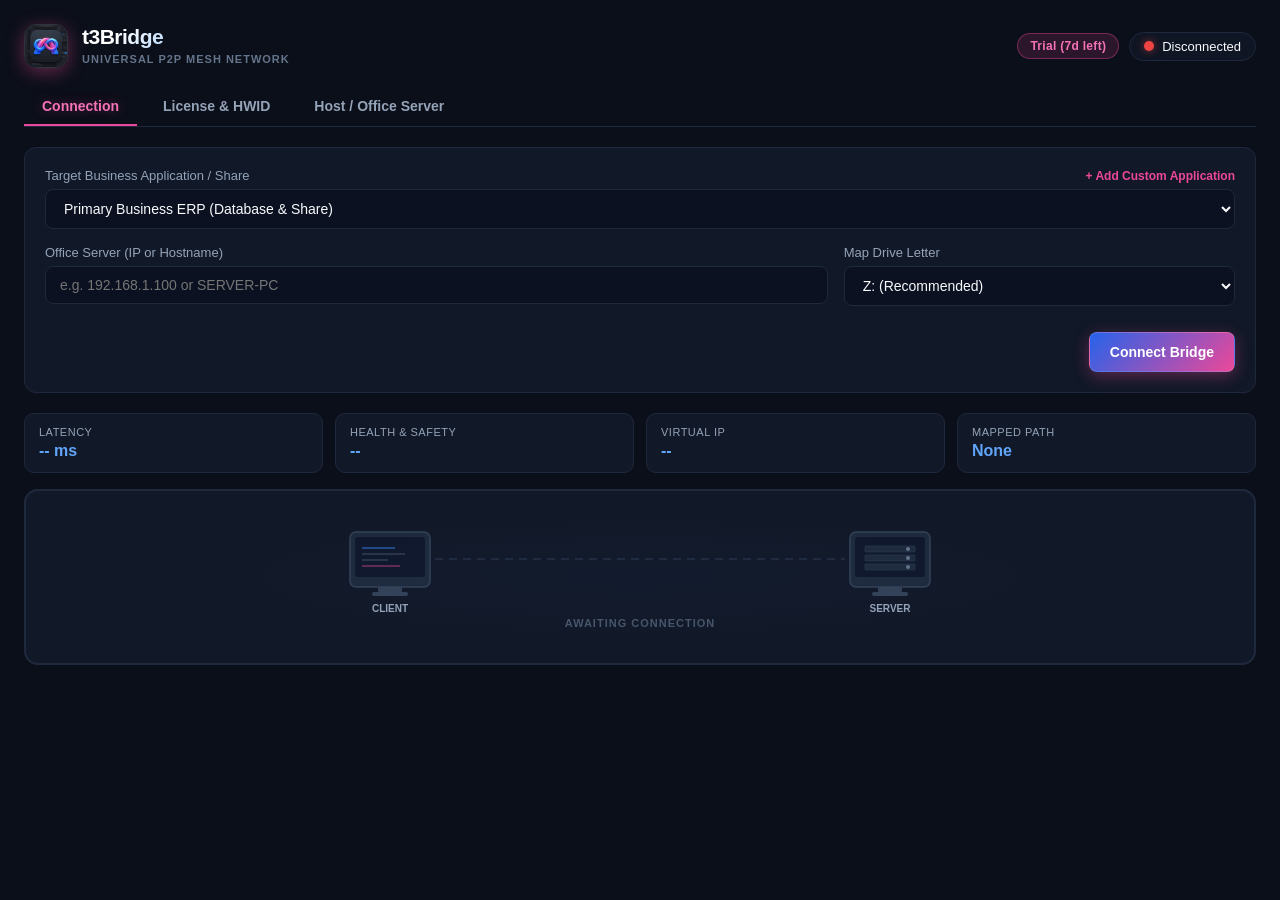
==== ui/index.html @ d8746d19 "Add Cloud Signaling Host Server registration and automatic Rendezvous discovery" ====
<!DOCTYPE html>
<html lang="en">
<head>
  <meta charset="UTF-8" />
  <meta name="viewport" content="width=device-width, initial-scale=1.0" />
  <title>t3Bridge — P2P Business Application Bridge</title>
  <link rel="stylesheet" href="style.css" />
</head>
<body>
  <div class="app-container">
    <!-- Header -->
    <header class="app-header">
      <div class="logo-group">
        <img src="logo.png" class="logo-image" alt="t3Bridge Logo" />
        <div class="logo-text">
          <h1>t3Bridge</h1>
          <span>Universal P2P Mesh Network</span>
        </div>
      </div>
      <div class="header-badges">
        <div class="trial-badge" id="headerTrialBadge">
          <span id="trialText">Free Trial</span>
        </div>
        <div class="status-badge" id="headerStatusBadge">
          <span class="status-dot disconnected"></span>
          <span id="statusText">Disconnected</span>
        </div>
      </div>
    </header>

    <!-- Global Trial Expiration Banner -->
    <div id="trialExpiredBanner" class="trial-expired-banner" style="display: none;">
      <span>⚠️ <strong>Trial Expired:</strong> Your 7-day evaluation period has ended. Please enter an activation key to connect.</span>
      <button type="button" id="btnGoToLicense" class="btn btn-secondary btn-sm">Activate</button>
    </div>

    <!-- Navigation Tabs -->
    <nav class="nav-tabs">
      <button class="tab-btn active" data-tab="tab-connect">Connection</button>
      <button class="tab-btn" data-tab="tab-license">License & HWID</button>
      <button class="tab-btn" data-tab="tab-host">Host / Office Server</button>
    </nav>

    <!-- Main Content Area -->
    <main class="tab-content">
      <!-- Tab 1: Connect -->
      <section id="tab-connect" class="tab-pane active">
        <div class="card">
          <div class="form-group">
            <div class="label-with-action">
              <label for="appProfileSelect">Target Business Application / Share</label>
              <button type="button" id="btnToggleNewProfile" class="btn-text-link">+ Add Custom Application</button>
            </div>
            <div class="select-with-delete">
              <select id="appProfileSelect" class="input-control">
                <option value="primary_erp">Primary Business ERP (Database & Share)</option>
                <option value="branch_share">Branch Accounting & Document Share</option>
                <option value="smb_share">General SMB Network Share</option>
              </select>
              <button type="button" id="btnDeleteProfile" class="btn-icon-danger" title="Remove custom profile" style="display: none;">🗑️</button>
            </div>
          </div>

          <!-- Inline Custom Profile Creator -->
          <div id="newProfileContainer" class="new-profile-box" style="display: none;">
            <div class="new-profile-header">
              <span>Add Custom Business Application</span>
              <button type="button" id="btnCloseProfileBox" class="btn-close">&times;</button>
            </div>
            <div class="grid-2">
              <div class="form-group">
                <label for="newProfileName">Application Name</label>
                <input type="text" id="newProfileName" class="input-control" placeholder="e.g. My Accounting ERP, Godown Share" />
              </div>
              <div class="form-group">
                <label for="newProfileShare">Server Share Folder</label>
                <input type="text" id="newProfileShare" class="input-control" placeholder="e.g. SharedData" value="SharedData" />
              </div>
            </div>
            <div class="action-row" style="margin-top: 6px;">
              <button type="button" id="btnSaveCustomProfile" class="btn btn-secondary btn-sm">Save & Select</button>
            </div>
          </div>

          <div class="grid-2">
            <div class="form-group">
              <label for="targetPeerId">Office Server (IP or Hostname)</label>
              <input type="text" id="targetPeerId" class="input-control" placeholder="e.g. 192.168.1.100 or SERVER-PC" value="" />
            </div>
            <div class="form-group">
              <label for="driveLetter">Map Drive Letter</label>
              <select id="driveLetter" class="input-control">
                <option value="Z">Z: (Recommended)</option>
                <option value="Y">Y:</option>
                <option value="X">X:</option>
                <option value="W">W:</option>
              </select>
            </div>
          </div>

          <div class="action-row">
            <button id="btnConnect" class="btn btn-primary">Connect Bridge</button>
            <button id="btnDisconnect" class="btn btn-danger" style="display: none;">Disconnect</button>
          </div>
        </div>

        <!-- Live Metrics Card -->
        <div class="metrics-grid">
          <div class="metric-card">
            <span class="metric-label">Latency</span>
            <span class="metric-value" id="metricLatency">-- ms</span>
          </div>
          <div class="metric-card">
            <span class="metric-label">Health & Safety</span>
            <span class="metric-value" id="metricHealth">--</span>
          </div>
          <div class="metric-card">
            <span class="metric-label">Virtual IP</span>
            <span class="metric-value" id="metricIp">--</span>
          </div>
          <div class="metric-card">
            <span class="metric-label">Mapped Path</span>
            <span class="metric-value" id="metricPath">None</span>
          </div>
        </div>

        <!-- Connection Animation Panel -->
        <div class="connection-animation-panel" id="connectionAnimPanel">
          <svg id="connectionSvg" viewBox="0 0 700 140" preserveAspectRatio="xMidYMid meet">
            <!-- Definitions for gradients, filters, and animated elements -->
            <defs>
              <!-- Glow filter for computers -->
              <filter id="glowFilter" x="-50%" y="-50%" width="200%" height="200%">
                <feGaussianBlur stdDeviation="3" result="blur" />
                <feMerge>
                  <feMergeNode in="blur" />
                  <feMergeNode in="SourceGraphic" />
                </feMerge>
              </filter>
              <!-- Glow for connected state -->
              <filter id="greenGlow" x="-50%" y="-50%" width="200%" height="200%">
                <feGaussianBlur stdDeviation="4" result="blur" />
                <feMerge>
                  <feMergeNode in="blur" />
                  <feMergeNode in="SourceGraphic" />
                </feMerge>
              </filter>
              <!-- Packet gradient -->
              <linearGradient id="packetGrad" x1="0%" y1="0%" x2="100%" y2="0%">
                <stop offset="0%" style="stop-color:#3b82f6;stop-opacity:0" />
                <stop offset="50%" style="stop-color:#ec4899;stop-opacity:1" />
                <stop offset="100%" style="stop-color:#3b82f6;stop-opacity:0" />
              </linearGradient>
              <linearGradient id="packetGradReverse" x1="100%" y1="0%" x2="0%" y2="0%">
                <stop offset="0%" style="stop-color:#ec4899;stop-opacity:0" />
                <stop offset="50%" style="stop-color:#3b82f6;stop-opacity:1" />
                <stop offset="100%" style="stop-color:#ec4899;stop-opacity:0" />
              </linearGradient>
              <!-- Connection line gradient -->
              <linearGradient id="lineGrad" x1="0%" y1="0%" x2="100%" y2="0%">
                <stop offset="0%" style="stop-color:#3b82f6;stop-opacity:0.6" />
                <stop offset="50%" style="stop-color:#ec4899;stop-opacity:0.8" />
                <stop offset="100%" style="stop-color:#3b82f6;stop-opacity:0.6" />
              </linearGradient>
              <linearGradient id="lineGradConnected" x1="0%" y1="0%" x2="100%" y2="0%">
                <stop offset="0%" style="stop-color:#10b981;stop-opacity:0.8" />
                <stop offset="50%" style="stop-color:#34d399;stop-opacity:1" />
                <stop offset="100%" style="stop-color:#10b981;stop-opacity:0.8" />
              </linearGradient>
            </defs>

            <!-- Left Computer (Client / Branch) -->
            <g id="leftComputer" class="computer-group" transform="translate(60, 25)">
              <!-- Monitor -->
              <rect x="0" y="0" width="80" height="55" rx="6" ry="6" fill="#1e293b" stroke="#334155" stroke-width="1.5" />
              <rect x="5" y="5" width="70" height="40" rx="3" ry="3" fill="#0f172a" id="leftScreen" />
              <!-- Screen content - terminal lines -->
              <line x1="12" y1="16" x2="45" y2="16" stroke="#3b82f6" stroke-width="1.5" opacity="0.6" />
              <line x1="12" y1="22" x2="55" y2="22" stroke="#64748b" stroke-width="1.5" opacity="0.4" />
              <line x1="12" y1="28" x2="38" y2="28" stroke="#64748b" stroke-width="1.5" opacity="0.4" />
              <line x1="12" y1="34" x2="50" y2="34" stroke="#ec4899" stroke-width="1.5" opacity="0.5" id="leftCursor" />
              <!-- Stand -->
              <rect x="28" y="55" width="24" height="5" rx="1" fill="#334155" />
              <rect x="22" y="60" width="36" height="4" rx="2" fill="#334155" />
              <!-- Label -->
              <text x="40" y="80" text-anchor="middle" fill="#94a3b8" font-size="10" font-weight="600">CLIENT</text>
            </g>

            <!-- Right Computer (Server / Office HQ) -->
            <g id="rightComputer" class="computer-group" transform="translate(560, 25)">
              <!-- Monitor -->
              <rect x="0" y="0" width="80" height="55" rx="6" ry="6" fill="#1e293b" stroke="#334155" stroke-width="1.5" />
              <rect x="5" y="5" width="70" height="40" rx="3" ry="3" fill="#0f172a" id="rightScreen" />
              <!-- Screen content - server rack lines -->
              <rect x="15" y="14" width="50" height="6" rx="1" fill="#1e293b" stroke="#334155" stroke-width="0.5" />
              <circle cx="58" cy="17" r="2" fill="#64748b" id="serverLed1" />
              <rect x="15" y="23" width="50" height="6" rx="1" fill="#1e293b" stroke="#334155" stroke-width="0.5" />
              <circle cx="58" cy="26" r="2" fill="#64748b" id="serverLed2" />
              <rect x="15" y="32" width="50" height="6" rx="1" fill="#1e293b" stroke="#334155" stroke-width="0.5" />
              <circle cx="58" cy="35" r="2" fill="#64748b" id="serverLed3" />
              <!-- Stand -->
              <rect x="28" y="55" width="24" height="5" rx="1" fill="#334155" />
              <rect x="22" y="60" width="36" height="4" rx="2" fill="#334155" />
              <!-- Label -->
              <text x="40" y="80" text-anchor="middle" fill="#94a3b8" font-size="10" font-weight="600">SERVER</text>
            </g>

            <!-- Connection line (dashed when idle, animated when connecting) -->
            <line id="connLine" x1="145" y1="52" x2="555" y2="52" stroke="#1f293d" stroke-width="2" stroke-dasharray="8 6" />

            <!-- Animated data packets (hidden by default) -->
            <g id="dataPackets" style="display: none;">
              <circle class="packet packet-right" cx="145" cy="48" r="4" fill="url(#packetGrad)" filter="url(#glowFilter)" />
              <circle class="packet packet-right delay1" cx="145" cy="48" r="3" fill="url(#packetGrad)" filter="url(#glowFilter)" />
              <circle class="packet packet-right delay2" cx="145" cy="48" r="3.5" fill="url(#packetGrad)" filter="url(#glowFilter)" />
              <circle class="packet packet-left" cx="555" cy="56" r="3.5" fill="url(#packetGradReverse)" filter="url(#glowFilter)" />
              <circle class="packet packet-left delay1" cx="555" cy="56" r="3" fill="url(#packetGradReverse)" filter="url(#glowFilter)" />
            </g>

            <!-- Connection established checkmark (hidden by default) -->
            <g id="connEstablished" style="display: none;" transform="translate(350, 52)">
              <circle cx="0" cy="0" r="16" fill="rgba(16, 185, 129, 0.15)" stroke="#10b981" stroke-width="1.5" />
              <path d="M-6,0 L-2,5 L7,-5" fill="none" stroke="#10b981" stroke-width="2.5" stroke-linecap="round" stroke-linejoin="round" />
            </g>

            <!-- Status text -->
            <text id="connStatusText" x="350" y="120" text-anchor="middle" fill="#475569" font-size="11" font-weight="600" letter-spacing="1">
              AWAITING CONNECTION
            </text>
          </svg>
        </div>

        <!-- Watchdog Stability Banner -->
        <div id="watchdogBanner" class="watchdog-banner" style="display: none;">
          <span id="watchdogIcon">⚠️</span>
          <span id="watchdogText">Connection is stable</span>
        </div>
      </section>

      <!-- Tab 2: License -->
      <section id="tab-license" class="tab-pane">
        <div class="card">
          <div class="license-status-header">
            <span>License Status:</span>
            <strong id="displayLicenseTier" class="tier-pill">Checking...</strong>
          </div>
          <div id="displayLicenseDetail" class="sub-description">7-day free trial active.</div>

          <hr class="divider" />

          <h3>Machine Fingerprint</h3>
          <p class="description">Send this Hardware ID to your software provider to generate a commercial license.</p>
          <div class="hwid-container">
            <code id="displayHwid">Detecting...</code>
            <button id="btnCopyHwid" class="btn btn-secondary">Copy HWID</button>
          </div>

          <hr class="divider" />

          <h3>Activate License Key</h3>
          <p class="description">Paste your signed JSON license key below:</p>
          <textarea id="licenseInput" class="input-control textarea" placeholder='{"payload": {...}, "signature_base64": "..."}' rows="4"></textarea>
          <button id="btnActivateLicense" class="btn btn-primary" style="margin-top: 10px;">Activate License</button>

          <div id="licenseAlert" class="alert-box" style="display: none;"></div>
        </div>
      </section>

      <!-- Tab 3: Host Mode -->
      <section id="tab-host" class="tab-pane">
        <div class="card">
          <h3>Host / Office Server Mode</h3>
          <p class="description">Enable this on the main computer where your ERP and Database files are physically stored.</p>
          
          <div class="toggle-row">
            <div>
              <strong>Accept Inbound Branch Connections</strong>
              <div class="sub-text">Allows remote laptops and branches to bridge with this machine.</div>
            </div>
            <label class="switch">
              <input type="checkbox" id="toggleHostMode" />
              <span class="slider"></span>
            </label>
          </div>

          <div class="share-info-box">
            <div class="info-item">
              <span class="info-label">Your Connect Code:</span>
              <input type="text" id="hostConnectCodeInput" class="input-control" value="OFFICE-HQ-01" style="width: 170px; display: inline-block; font-weight: 700; text-transform: uppercase;" />
            </div>
            <div class="info-item">
              <span class="info-label">Cloud Signaling Server:</span>
              <span class="badge-success">wss://t3bridge-signaling.onrender.com</span>
            </div>
            <div class="info-item">
              <span class="info-label">Active Virtual Subnet:</span>
              <span id="hostVirtualSubnet">10.99.0.1/24</span>
            </div>
            <div class="info-item">
              <span class="info-label">Status:</span>
              <span id="hostStatusBadge" class="badge-secondary">Offline (Toggle to Start)</span>
            </div>
          </div>

          <div class="form-group" style="margin-top: 16px;">
            <label for="signalingServerUrl">Cloud Signaling Server (Render / WAN)</label>
            <input type="text" id="signalingServerUrl" class="input-control" value="wss://t3bridge-signaling.onrender.com" />
            <div class="sub-text" style="margin-top: 4px; font-size: 11px; color: #94a3b8;">
              Live cloud rendezvous endpoint for remote branch and WAN connections.
            </div>
          </div>
        </div>
      </section>
    </main>
  </div>

  <script src="main.js"></script>
</body>
</html>
---- ui/style.css ----
:root {
  --bg-color: #0b0f19;
  --card-bg: #111827;
  --border-color: #1f293d;
  --primary-color: #ec4899;
  --primary-hover: #db2777;
  --sapphire-blue: #3b82f6;
  --aurora-rose: #ec4899;
  --brand-gradient: linear-gradient(135deg, #2563eb 0%, #ec4899 100%);
  --brand-gradient-hover: linear-gradient(135deg, #1d4ed8 0%, #db2777 100%);
  --danger-color: #ef4444;
  --danger-hover: #dc2626;
  --success-color: #10b981;
  --text-main: #f8fafc;
  --text-muted: #94a3b8;
  --font-family: -apple-system, BlinkMacSystemFont, "Segoe UI", Roboto, Helvetica, Arial, sans-serif;
}

* {
  box-sizing: border-box;
  margin: 0;
  padding: 0;
}

body {
  font-family: var(--font-family);
  background-color: var(--bg-color);
  color: var(--text-main);
  user-select: none;
  overflow: hidden;
}

.app-container {
  display: flex;
  flex-direction: column;
  height: 100vh;
  padding: 24px;
}

/* Header */
.app-header {
  display: flex;
  justify-content: space-between;
  align-items: center;
  margin-bottom: 20px;
}

.logo-group {
  display: flex;
  align-items: center;
  gap: 14px;
}

.logo-image {
  width: 44px;
  height: 44px;
  border-radius: 12px;
  object-fit: cover;
  box-shadow: 0 4px 18px rgba(236, 72, 153, 0.4);
  border: 1px solid rgba(255, 255, 255, 0.15);
  animation: logoPulse 4s ease-in-out infinite alternate;
}

@keyframes logoPulse {
  0% {
    box-shadow: 0 4px 16px rgba(37, 99, 235, 0.4);
  }
  100% {
    box-shadow: 0 4px 20px rgba(236, 72, 153, 0.5);
  }
}

.logo-text h1 {
  font-size: 21px;
  font-weight: 800;
  letter-spacing: -0.5px;
  background: linear-gradient(135deg, #ffffff 20%, #93c5fd 60%, #f472b6 100%);
  -webkit-background-clip: text;
  -webkit-text-fill-color: transparent;
}

.logo-text span {
  font-size: 11px;
  color: #64748b;
  text-transform: uppercase;
  letter-spacing: 1px;
  font-weight: 600;
}

.header-badges {
  display: flex;
  align-items: center;
  gap: 10px;
}

.trial-badge {
  display: flex;
  align-items: center;
  background: rgba(236, 72, 153, 0.15);
  border: 1px solid rgba(236, 72, 153, 0.4);
  color: #f472b6;
  padding: 5px 12px;
  border-radius: 20px;
  font-size: 12px;
  font-weight: 700;
  letter-spacing: 0.3px;
}

.trial-badge.licensed {
  background: rgba(16, 185, 129, 0.15);
  border-color: rgba(16, 185, 129, 0.4);
  color: #34d399;
}

.trial-badge.expired {
  background: rgba(239, 68, 68, 0.15);
  border-color: rgba(239, 68, 68, 0.4);
  color: #f87171;
}

.trial-expired-banner {
  background: rgba(239, 68, 68, 0.15);
  border: 1px solid rgba(239, 68, 68, 0.4);
  color: #fca5a5;
  padding: 10px 16px;
  border-radius: 8px;
  font-size: 13px;
  display: flex;
  justify-content: space-between;
  align-items: center;
  margin-bottom: 16px;
  animation: fadeIn 0.2s ease;
}

.license-status-header {
  display: flex;
  justify-content: space-between;
  align-items: center;
  margin-bottom: 4px;
}

.tier-pill {
  font-size: 12px;
  padding: 4px 10px;
  border-radius: 12px;
  background: rgba(59, 130, 246, 0.2);
  color: #60a5fa;
  border: 1px solid rgba(59, 130, 246, 0.4);
}

.tier-pill.licensed {
  background: rgba(16, 185, 129, 0.2);
  color: #34d399;
  border-color: rgba(16, 185, 129, 0.4);
}

.tier-pill.expired {
  background: rgba(239, 68, 68, 0.2);
  color: #f87171;
  border-color: rgba(239, 68, 68, 0.4);
}

.sub-description {
  font-size: 12px;
  color: var(--text-muted);
  margin-bottom: 6px;
}

/* Status Badge */
.status-badge {
  display: flex;
  align-items: center;
  gap: 8px;
  background: rgba(17, 24, 39, 0.8);
  padding: 6px 14px;
  border-radius: 20px;
  font-size: 13px;
  border: 1px solid var(--border-color);
  backdrop-filter: blur(8px);
}

.status-dot {
  width: 10px;
  height: 10px;
  border-radius: 50%;
}

.status-dot.disconnected {
  background-color: var(--danger-color);
  box-shadow: 0 0 8px rgba(239, 68, 68, 0.6);
}

.status-dot.connected {
  background-color: var(--success-color);
  box-shadow: 0 0 10px rgba(16, 185, 129, 0.8);
}

/* Navigation Tabs */
.nav-tabs {
  display: flex;
  gap: 8px;
  border-bottom: 1px solid var(--border-color);
  margin-bottom: 20px;
}

.tab-btn {
  background: transparent;
  border: none;
  color: var(--text-muted);
  padding: 10px 18px;
  font-size: 14px;
  font-weight: 600;
  cursor: pointer;
  border-bottom: 2px solid transparent;
  transition: all 0.25s ease;
}

.tab-btn:hover {
  color: var(--text-main);
}

.tab-btn.active {
  color: #f472b6;
  border-bottom-color: #ec4899;
  text-shadow: 0 0 12px rgba(236, 72, 153, 0.4);
}

/* Tab Panes */
.tab-content {
  flex: 1;
  overflow-y: auto;
}

.tab-pane {
  display: none;
}

.tab-pane.active {
  display: block;
}

/* Cards */
.card {
  background-color: var(--card-bg);
  border: 1px solid var(--border-color);
  border-radius: 12px;
  padding: 20px;
  margin-bottom: 20px;
}

.card h3 {
  font-size: 16px;
  margin-bottom: 6px;
}

.description {
  font-size: 13px;
  color: var(--text-muted);
  margin-bottom: 16px;
}

/* Form Controls */
.form-group {
  margin-bottom: 16px;
}

.form-group label {
  display: block;
  font-size: 13px;
  font-weight: 500;
  color: var(--text-muted);
  margin-bottom: 6px;
}

.input-control {
  width: 100%;
  background-color: #0b1120;
  border: 1px solid var(--border-color);
  border-radius: 8px;
  padding: 10px 14px;
  color: var(--text-main);
  font-size: 14px;
  outline: none;
  transition: border-color 0.2s;
}

.input-control:focus {
  border-color: var(--primary-color);
}

.label-with-action {
  display: flex;
  justify-content: space-between;
  align-items: center;
  margin-bottom: 6px;
}

.label-with-action label {
  margin-bottom: 0;
}

.btn-text-link {
  background: none;
  border: none;
  color: var(--primary-color);
  font-size: 12px;
  font-weight: 600;
  cursor: pointer;
  padding: 0;
  transition: color 0.2s;
}

.btn-text-link:hover {
  color: var(--primary-hover);
  text-decoration: underline;
}

.select-with-delete {
  display: flex;
  gap: 8px;
  align-items: center;
}

.btn-icon-danger {
  background: rgba(239, 68, 68, 0.15);
  border: 1px solid rgba(239, 68, 68, 0.3);
  color: #ef4444;
  border-radius: 8px;
  padding: 8px 12px;
  cursor: pointer;
  font-size: 14px;
  transition: all 0.2s;
  flex-shrink: 0;
}

.btn-icon-danger:hover {
  background: rgba(239, 68, 68, 0.3);
}

.new-profile-box {
  background: rgba(15, 23, 42, 0.85);
  border: 1px solid rgba(56, 189, 248, 0.3);
  border-radius: 10px;
  padding: 14px 16px;
  margin-bottom: 16px;
  animation: fadeIn 0.2s ease;
}

.new-profile-header {
  display: flex;
  justify-content: space-between;
  align-items: center;
  font-size: 13px;
  font-weight: 600;
  color: var(--text-main);
  margin-bottom: 12px;
}

.btn-close {
  background: none;
  border: none;
  color: var(--text-muted);
  font-size: 20px;
  cursor: pointer;
  line-height: 1;
}

.btn-close:hover {
  color: #ef4444;
}

.btn-sm {
  padding: 8px 14px;
  font-size: 12px;
}

.grid-2 {
  display: grid;
  grid-template-columns: 2fr 1fr;
  gap: 16px;
}

/* Buttons */
.btn {
  padding: 11px 20px;
  border-radius: 8px;
  font-weight: 600;
  font-size: 14px;
  cursor: pointer;
  border: none;
  transition: all 0.2s;
}

.btn-primary {
  background: var(--brand-gradient);
  color: #fff;
  border: 1px solid rgba(255, 255, 255, 0.15);
  box-shadow: 0 4px 16px rgba(236, 72, 153, 0.35);
}

.btn-primary:hover {
  background: var(--brand-gradient-hover);
  box-shadow: 0 6px 22px rgba(236, 72, 153, 0.5);
  transform: translateY(-1px);
}

.btn-danger {
  background-color: var(--danger-color);
  color: #fff;
}

.btn-danger:hover {
  background-color: var(--danger-hover);
}

.btn-secondary {
  background-color: #1e293b;
  color: #e2e8f0;
  border: 1px solid rgba(59, 130, 246, 0.3);
}

.btn-secondary:hover {
  background-color: #334155;
  border-color: #ec4899;
}

.action-row {
  display: flex;
  justify-content: flex-end;
  margin-top: 10px;
}

/* Metrics Grid */
.metrics-grid {
  display: grid;
  grid-template-columns: repeat(4, 1fr);
  gap: 12px;
}

.metric-card {
  background-color: var(--card-bg);
  border: 1px solid var(--border-color);
  border-radius: 10px;
  padding: 12px 14px;
  display: flex;
  flex-direction: column;
}

.health-optimal {
  color: #10b981 !important;
}

.health-acceptable {
  color: #38bdf8 !important;
}

.health-degraded {
  color: #f59e0b !important;
}

.health-unstable {
  color: #ef4444 !important;
}

.watchdog-banner {
  padding: 12px 16px;
  border-radius: 8px;
  font-size: 13px;
  font-weight: 500;
  display: flex;
  align-items: center;
  gap: 10px;
  border: 1px solid transparent;
  margin-top: 14px;
}

.watchdog-banner.warning {
  background: rgba(245, 158, 11, 0.15);
  border-color: rgba(245, 158, 11, 0.4);
  color: #fbbf24;
}

.watchdog-banner.critical {
  background: rgba(239, 68, 68, 0.15);
  border-color: rgba(239, 68, 68, 0.4);
  color: #f87171;
}

.metric-label {
  font-size: 11px;
  text-transform: uppercase;
  color: var(--text-muted);
  letter-spacing: 0.5px;
  margin-bottom: 4px;
}

.metric-value {
  font-size: 16px;
  font-weight: 700;
  color: #60a5fa;
}

/* License & HWID */
.hwid-container {
  display: flex;
  align-items: center;
  justify-content: space-between;
  background: #0b1120;
  border: 1px solid var(--border-color);
  border-radius: 8px;
  padding: 10px 14px;
  margin-bottom: 16px;
}

.hwid-container code {
  color: #f472b6;
  font-family: monospace;
  font-size: 15px;
  font-weight: 700;
}

.divider {
  border: none;
  border-top: 1px solid var(--border-color);
  margin: 20px 0;
}

/* Host Mode Switch */
.toggle-row {
  display: flex;
  justify-content: space-between;
  align-items: center;
  margin-bottom: 20px;
}

.sub-text {
  font-size: 12px;
  color: var(--text-muted);
}

.switch {
  position: relative;
  display: inline-block;
  width: 48px;
  height: 26px;
}

.switch input {
  opacity: 0;
  width: 0;
  height: 0;
}

.slider {
  position: absolute;
  cursor: pointer;
  top: 0;
  left: 0;
  right: 0;
  bottom: 0;
  background-color: var(--border-color);
  transition: .3s;
  border-radius: 26px;
}

.slider:before {
  position: absolute;
  content: "";
  height: 20px;
  width: 20px;
  left: 3px;
  bottom: 3px;
  background-color: white;
  transition: .3s;
  border-radius: 50%;
}

input:checked + .slider {
  background-color: var(--success-color);
}

input:checked + .slider:before {
  transform: translateX(22px);
}

.share-info-box {
  background: #0b1120;
  border: 1px solid var(--border-color);
  border-radius: 8px;
  padding: 16px;
}

.info-item {
  display: flex;
  justify-content: space-between;
  margin-bottom: 10px;
  font-size: 13px;
}

.info-item:last-child {
  margin-bottom: 0;
}

.info-label {
  color: var(--text-muted);
}

.info-code {
  color: #38bdf8;
  font-size: 14px;
}

.badge-success {
  color: var(--success-color);
  font-weight: 600;
}

.badge-secondary {
  color: #94a3b8;
  font-weight: 600;
}

.badge-danger {
  color: #ef4444;
  font-weight: 600;
}

.alert-box {
  margin-top: 12px;
  padding: 10px 14px;
  border-radius: 6px;
  font-size: 13px;
}

/* ============================== */
/* Connection Animation Panel     */
/* ============================== */
.connection-animation-panel {
  background: var(--card-bg);
  border: 2px solid var(--border-color);
  border-radius: 14px;
  padding: 16px 20px;
  margin-top: 16px;
  position: relative;
  overflow: hidden;
  transition: border-color 0.6s ease;
}

.connection-animation-panel::before {
  content: '';
  position: absolute;
  top: 0;
  left: 0;
  right: 0;
  bottom: 0;
  background: radial-gradient(ellipse at center, rgba(59, 130, 246, 0.03) 0%, transparent 70%);
  pointer-events: none;
}

.connection-animation-panel.connecting {
  border-color: rgba(236, 72, 153, 0.4);
  animation: panelPulse 2s ease-in-out infinite;
}

.connection-animation-panel.connected {
  border-color: rgba(16, 185, 129, 0.5);
  animation: none;
}

@keyframes panelPulse {
  0%, 100% {
    border-color: rgba(59, 130, 246, 0.3);
    box-shadow: 0 0 20px rgba(59, 130, 246, 0.05);
  }
  50% {
    border-color: rgba(236, 72, 153, 0.5);
    box-shadow: 0 0 30px rgba(236, 72, 153, 0.1);
  }
}

#connectionSvg {
  width: 100%;
  height: 140px;
  display: block;
}

/* Computer hover effects */
.computer-group {
  transition: transform 0.3s ease;
}

/* Data packet animations - Right-moving packets */
.packet-right {
  animation: moveRight 1.8s linear infinite;
}

.packet-right.delay1 {
  animation-delay: 0.6s;
}

.packet-right.delay2 {
  animation-delay: 1.2s;
}

/* Data packet animations - Left-moving packets */
.packet-left {
  animation: moveLeft 2.2s linear infinite;
}

.packet-left.delay1 {
  animation-delay: 1.1s;
}

@keyframes moveRight {
  0% {
    cx: 145;
    opacity: 0;
  }
  10% {
    opacity: 1;
  }
  90% {
    opacity: 1;
  }
  100% {
    cx: 555;
    opacity: 0;
  }
}

@keyframes moveLeft {
  0% {
    cx: 555;
    opacity: 0;
  }
  10% {
    opacity: 1;
  }
  90% {
    opacity: 1;
  }
  100% {
    cx: 145;
    opacity: 0;
  }
}

/* Connection line animation during connecting */
.conn-line-connecting {
  stroke: url(#lineGrad) !important;
  stroke-width: 2.5 !important;
  stroke-dasharray: 8 6 !important;
  animation: dashScroll 0.8s linear infinite;
}

.conn-line-connected {
  stroke: url(#lineGradConnected) !important;
  stroke-width: 3 !important;
  stroke-dasharray: none !important;
  animation: lineGlow 2s ease-in-out infinite alternate;
}

@keyframes dashScroll {
  0% {
    stroke-dashoffset: 0;
  }
  100% {
    stroke-dashoffset: -28;
  }
}

@keyframes lineGlow {
  0% {
    opacity: 0.7;
    filter: drop-shadow(0 0 3px rgba(16, 185, 129, 0.3));
  }
  100% {
    opacity: 1;
    filter: drop-shadow(0 0 8px rgba(16, 185, 129, 0.6));
  }
}

/* Blinking cursor on client screen */
@keyframes cursorBlink {
  0%, 100% { opacity: 0.5; }
  50% { opacity: 1; }
}

#leftCursor {
  animation: cursorBlink 1.2s ease-in-out infinite;
}

/* Server LED blink during connection */
.led-active {
  animation: ledBlink 0.6s ease-in-out infinite alternate;
}

@keyframes ledBlink {
  0% { fill: #064e3b; }
  100% { fill: #10b981; }
}

.led-connected {
  fill: #10b981 !important;
  animation: none !important;
}

/* Screen glow effects */
.screen-connecting {
  fill: #0f172a !important;
  animation: screenPulse 1.5s ease-in-out infinite;
}

.screen-connected {
  fill: #052e16 !important;
  animation: none;
}

@keyframes screenPulse {
  0%, 100% {
    filter: drop-shadow(0 0 2px rgba(59, 130, 246, 0.2));
  }
  50% {
    filter: drop-shadow(0 0 6px rgba(236, 72, 153, 0.3));
  }
}

/* Connected checkmark pop-in */
#connEstablished {
  transform-origin: 350px 52px;
}

.checkmark-enter {
  animation: checkPop 0.5s cubic-bezier(0.34, 1.56, 0.64, 1) forwards;
}

@keyframes checkPop {
  0% {
    transform: translate(350px, 52px) scale(0);
    opacity: 0;
  }
  100% {
    transform: translate(350px, 52px) scale(1);
    opacity: 1;
  }
}

/* Status text transitions */
#connStatusText {
  transition: fill 0.3s ease;
}

.status-text-connecting {
  fill: #f472b6 !important;
  animation: textPulse 1.5s ease-in-out infinite;
}

.status-text-connected {
  fill: #34d399 !important;
  animation: none;
}

@keyframes textPulse {
  0%, 100% { opacity: 0.7; }
  50% { opacity: 1; }
}

@keyframes fadeIn {
  from { opacity: 0; }
  to { opacity: 1; }
}
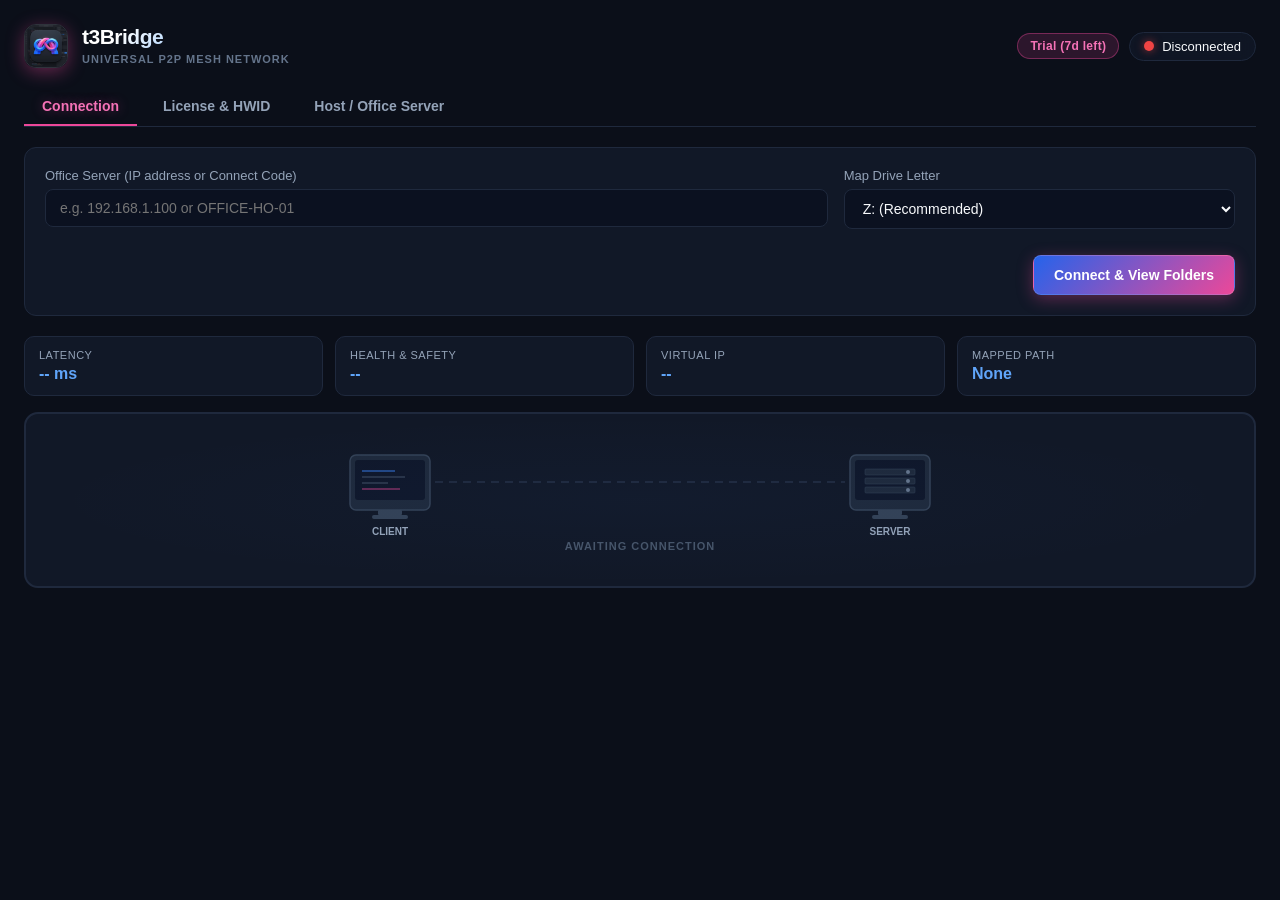
==== commit fcebd614: "feat: persistent trial, sleep prevention, web licensing dashboard, node limit enforcement and auto-u" ====
--- a/ui/index.html
+++ b/ui/index.html
@@ -34,6 +34,21 @@
       <button type="button" id="btnGoToLicense" class="btn btn-secondary btn-sm">Activate</button>
     </div>
 
+    <!-- Global Version Update Notification Banner -->
+    <div id="updateBanner" style="display: none; background: linear-gradient(135deg, #1e3a8a, #0369a1); border: 1px solid #38bdf8; border-radius: 8px; padding: 10px 14px; margin-bottom: 14px; font-size: 12px; color: #f0fdf4; align-items: center; justify-content: space-between; box-shadow: 0 4px 12px rgba(2, 132, 199, 0.25);">
+      <div style="display: flex; align-items: center; gap: 8px;">
+        <span style="font-size: 16px;">🚀</span>
+        <div>
+          <strong id="updateVersionTitle">New version available!</strong>
+          <div id="updateNotes" style="font-size: 11px; color: #bae6fd; margin-top: 2px;"></div>
+        </div>
+      </div>
+      <div style="display: flex; gap: 8px; align-items: center;">
+        <button type="button" id="btnDownloadUpdate" class="btn btn-sm" style="background: #22c55e; color: #fff; padding: 5px 12px; font-size: 11px; font-weight: 700; border: none; border-radius: 6px; cursor: pointer;">Download Update</button>
+        <button type="button" id="btnDismissUpdate" style="background: none; border: none; color: #93c5fd; font-size: 18px; cursor: pointer; padding: 0 4px;">&times;</button>
+      </div>
+    </div>
+
     <!-- Navigation Tabs -->
     <nav class="nav-tabs">
       <button class="tab-btn active" data-tab="tab-connect">Connection</button>
@@ -45,47 +60,11 @@
     <main class="tab-content">
       <!-- Tab 1: Connect -->
       <section id="tab-connect" class="tab-pane active">
-        <div class="card">
-          <div class="form-group">
-            <div class="label-with-action">
-              <label for="appProfileSelect">Target Business Application / Share</label>
-              <button type="button" id="btnToggleNewProfile" class="btn-text-link">+ Add Custom Application</button>
-            </div>
-            <div class="select-with-delete">
-              <select id="appProfileSelect" class="input-control">
-                <option value="primary_erp">Primary Business ERP (Database & Share)</option>
-                <option value="branch_share">Branch Accounting & Document Share</option>
-                <option value="smb_share">General SMB Network Share</option>
-              </select>
-              <button type="button" id="btnDeleteProfile" class="btn-icon-danger" title="Remove custom profile" style="display: none;">🗑️</button>
-            </div>
-          </div>
-
-          <!-- Inline Custom Profile Creator -->
-          <div id="newProfileContainer" class="new-profile-box" style="display: none;">
-            <div class="new-profile-header">
-              <span>Add Custom Business Application</span>
-              <button type="button" id="btnCloseProfileBox" class="btn-close">&times;</button>
-            </div>
-            <div class="grid-2">
-              <div class="form-group">
-                <label for="newProfileName">Application Name</label>
-                <input type="text" id="newProfileName" class="input-control" placeholder="e.g. My Accounting ERP, Godown Share" />
-              </div>
-              <div class="form-group">
-                <label for="newProfileShare">Server Share Folder</label>
-                <input type="text" id="newProfileShare" class="input-control" placeholder="e.g. SharedData" value="SharedData" />
-              </div>
-            </div>
-            <div class="action-row" style="margin-top: 6px;">
-              <button type="button" id="btnSaveCustomProfile" class="btn btn-secondary btn-sm">Save & Select</button>
-            </div>
-          </div>
-
+        <div class="card" id="connInputCard">
           <div class="grid-2">
             <div class="form-group">
-              <label for="targetPeerId">Office Server (IP or Hostname)</label>
-              <input type="text" id="targetPeerId" class="input-control" placeholder="e.g. 192.168.1.100 or SERVER-PC" value="" />
+              <label for="targetPeerId">Office Server (IP address or Connect Code)</label>
+              <input type="text" id="targetPeerId" class="input-control" placeholder="e.g. 192.168.1.100 or OFFICE-HO-01" value="" />
             </div>
             <div class="form-group">
               <label for="driveLetter">Map Drive Letter</label>
@@ -99,8 +78,36 @@
           </div>
 
           <div class="action-row">
-            <button id="btnConnect" class="btn btn-primary">Connect Bridge</button>
+            <button id="btnConnect" class="btn btn-primary">Connect &amp; View Folders</button>
+            <button id="btnOpenFolder" class="btn btn-secondary" style="display: none; background: #2563eb; color: #fff;">📂 Open Folder</button>
             <button id="btnDisconnect" class="btn btn-danger" style="display: none;">Disconnect</button>
+          </div>
+        </div>
+
+        <!-- Discovered Shares Card (Shown after successful server connect) -->
+        <div class="card" id="sharesCard" style="display: none; border-color: #3b82f6; background: rgba(17, 24, 39, 0.95); margin-top: 14px;">
+          <div style="display: flex; justify-content: space-between; align-items: center; margin-bottom: 8px;">
+            <div style="font-weight: 700; color: #93c5fd; font-size: 14px; display: flex; align-items: center; gap: 8px;">
+              <span>📁</span> Available Shared Folders on Server
+            </div>
+            <span id="sharesCountBadge" class="badge-success" style="font-size: 11px;">0 folders</span>
+          </div>
+          <p class="description" style="margin-bottom: 12px; font-size: 12px;">
+            Click to select the shared folder you want to map as a network drive on this PC:
+          </p>
+
+          <div id="sharesList" class="shares-list-container">
+            <!-- Dynamically populated share folder items -->
+          </div>
+
+          <!-- Fallback custom share input if needed -->
+          <div id="customShareRow" style="margin-top: 10px; display: flex; gap: 8px; align-items: center;">
+            <input type="text" id="customShareInput" class="input-control" placeholder="Or type share name manually (e.g. python, MargERP)" style="font-size: 12px;" />
+            <button type="button" id="btnUseCustomShare" class="btn btn-secondary btn-sm" style="white-space: nowrap;">Select</button>
+          </div>
+
+          <div class="action-row" style="margin-top: 14px;">
+            <button id="btnMountShare" class="btn btn-primary" disabled>Map Selected Folder to Drive Z:</button>
           </div>
         </div>
 
@@ -286,27 +293,28 @@
           <div class="share-info-box">
             <div class="info-item">
               <span class="info-label">Your Connect Code:</span>
-              <input type="text" id="hostConnectCodeInput" class="input-control" value="OFFICE-HQ-01" style="width: 170px; display: inline-block; font-weight: 700; text-transform: uppercase;" />
+              <div style="display: flex; gap: 8px; align-items: center;">
+                <input type="text" id="hostConnectCodeInput" class="input-control" value="OFFICE-HQ-01" style="width: 170px; font-weight: 700; text-transform: uppercase;" />
+                <button type="button" id="btnCopyHostCode" class="btn btn-secondary" style="padding: 6px 12px; font-size: 12px;">Copy Code</button>
+              </div>
             </div>
             <div class="info-item">
-              <span class="info-label">Cloud Signaling Server:</span>
-              <span class="badge-success">wss://t3bridge-signaling.onrender.com</span>
+              <span class="info-label">Status:</span>
+              <span id="hostStatusBadge" class="badge-secondary">Offline (Toggle to Start)</span>
             </div>
             <div class="info-item">
               <span class="info-label">Active Virtual Subnet:</span>
               <span id="hostVirtualSubnet">10.99.0.1/24</span>
             </div>
             <div class="info-item">
-              <span class="info-label">Status:</span>
-              <span id="hostStatusBadge" class="badge-secondary">Offline (Toggle to Start)</span>
-            </div>
-          </div>
-
-          <div class="form-group" style="margin-top: 16px;">
-            <label for="signalingServerUrl">Cloud Signaling Server (Render / WAN)</label>
-            <input type="text" id="signalingServerUrl" class="input-control" value="wss://t3bridge-signaling.onrender.com" />
-            <div class="sub-text" style="margin-top: 4px; font-size: 11px; color: #94a3b8;">
-              Live cloud rendezvous endpoint for remote branch and WAN connections.
+              <span class="info-label">Active Branch Nodes:</span>
+              <span id="hostActiveNodesBadge" class="badge-secondary">0 / 3 Nodes Connected</span>
+            </div>
+            <div class="info-item" style="align-items: flex-start; flex-direction: column; gap: 6px;">
+              <span class="info-label">📁 Active Shares Available to Clients:</span>
+              <div id="hostActiveSharesContainer" style="display: flex; flex-wrap: wrap; gap: 6px; width: 100%;">
+                <span class="badge-secondary">Auto-detected when host starts</span>
+              </div>
             </div>
           </div>
         </div>
--- a/ui/style.css
+++ b/ui/style.css
@@ -869,3 +869,62 @@
   from { opacity: 0; }
   to { opacity: 1; }
 }
+
+/* Discovered Shared Folders Cards */
+.shares-list-container {
+  display: grid;
+  grid-template-columns: repeat(auto-fill, minmax(160px, 1fr));
+  gap: 10px;
+  max-height: 180px;
+  overflow-y: auto;
+  padding: 4px;
+}
+
+.share-card-item {
+  display: flex;
+  align-items: center;
+  gap: 10px;
+  background: #1e293b;
+  border: 1.5px solid #334155;
+  border-radius: 8px;
+  padding: 10px 12px;
+  cursor: pointer;
+  transition: all 0.2s ease;
+}
+
+.share-card-item:hover {
+  border-color: #3b82f6;
+  background: #253349;
+  transform: translateY(-1px);
+}
+
+.share-card-item.selected {
+  border-color: #10b981;
+  background: rgba(16, 185, 129, 0.15);
+  box-shadow: 0 0 12px rgba(16, 185, 129, 0.3);
+}
+
+.share-card-icon {
+  font-size: 20px;
+  flex-shrink: 0;
+}
+
+.share-card-info {
+  display: flex;
+  flex-direction: column;
+  overflow: hidden;
+}
+
+.share-card-name {
+  font-weight: 700;
+  font-size: 13px;
+  color: #f8fafc;
+  white-space: nowrap;
+  overflow: hidden;
+  text-overflow: ellipsis;
+}
+
+.share-card-type {
+  font-size: 10px;
+  color: #94a3b8;
+}
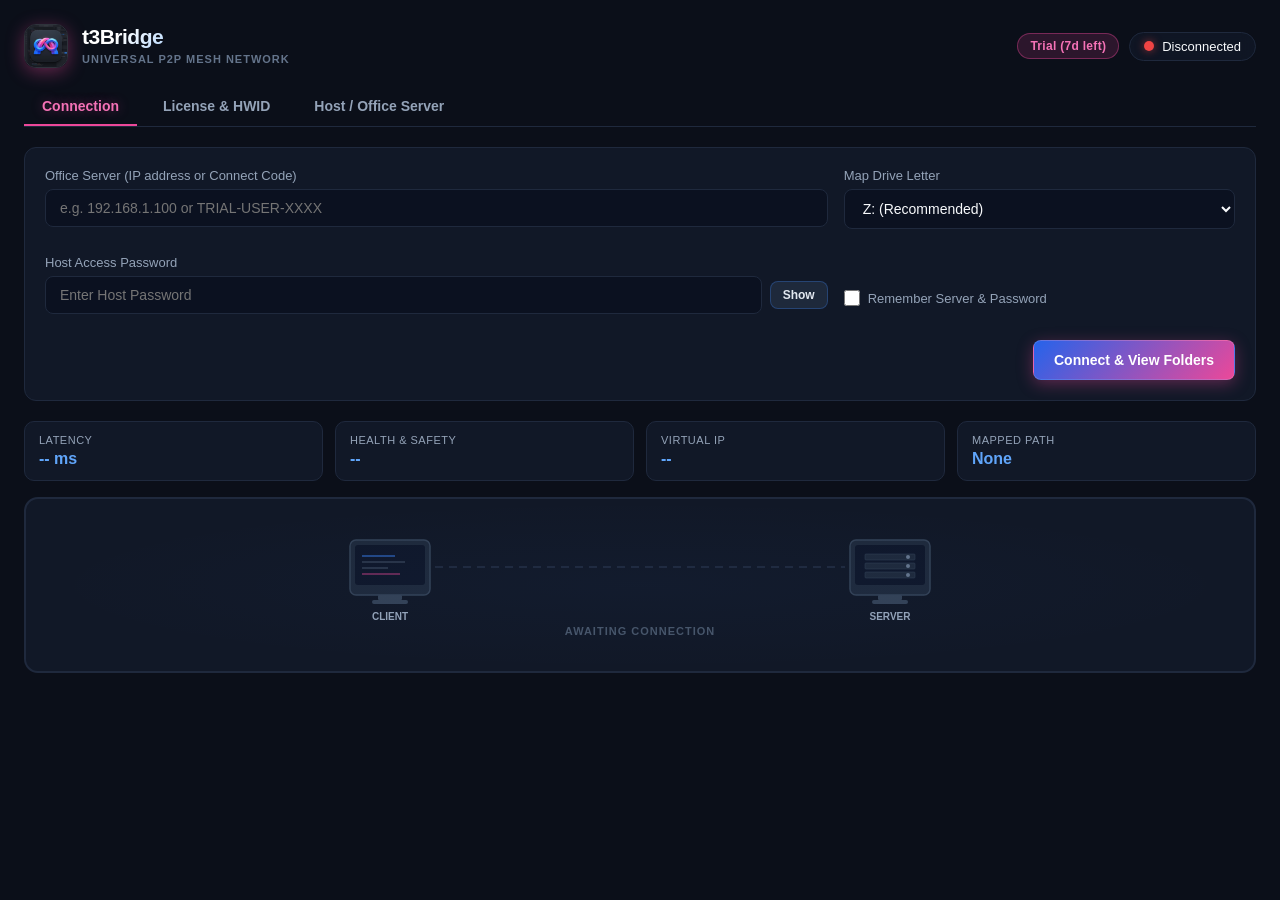
==== commit 94286023: "feat(auth): add host access password authentication, saved client credentials, and WAN relay MTU/kee" ====
--- a/ui/index.html
+++ b/ui/index.html
@@ -64,7 +64,7 @@
           <div class="grid-2">
             <div class="form-group">
               <label for="targetPeerId">Office Server (IP address or Connect Code)</label>
-              <input type="text" id="targetPeerId" class="input-control" placeholder="e.g. 192.168.1.100 or OFFICE-HO-01" value="" />
+              <input type="text" id="targetPeerId" class="input-control" placeholder="e.g. 192.168.1.100 or TRIAL-USER-XXXX" value="" />
             </div>
             <div class="form-group">
               <label for="driveLetter">Map Drive Letter</label>
@@ -74,6 +74,22 @@
                 <option value="X">X:</option>
                 <option value="W">W:</option>
               </select>
+            </div>
+          </div>
+
+          <div class="grid-2" style="margin-top: 10px;">
+            <div class="form-group">
+              <label for="hostPassword">Host Access Password</label>
+              <div style="display: flex; gap: 8px; align-items: center;">
+                <input type="password" id="hostPassword" class="input-control" placeholder="Enter Host Password" />
+                <button type="button" id="btnToggleShowPassword" class="btn btn-secondary" style="padding: 6px 12px; font-size: 12px; white-space: nowrap;">Show</button>
+              </div>
+            </div>
+            <div class="form-group" style="display: flex; align-items: flex-end; padding-bottom: 8px;">
+              <label style="display: flex; align-items: center; gap: 8px; cursor: pointer; user-select: none; font-size: 13px; font-weight: 500; color: #94a3b8; margin: 0;">
+                <input type="checkbox" id="chkRememberPassword" style="width: 16px; height: 16px; accent-color: #2563eb; cursor: pointer;" />
+                Remember Server &amp; Password
+              </label>
             </div>
           </div>
 
@@ -294,8 +310,17 @@
             <div class="info-item">
               <span class="info-label">Your Connect Code:</span>
               <div style="display: flex; gap: 8px; align-items: center;">
-                <input type="text" id="hostConnectCodeInput" class="input-control" value="OFFICE-HQ-01" style="width: 170px; font-weight: 700; text-transform: uppercase;" />
+                <input type="text" id="hostConnectCodeInput" class="input-control" value="Generating..." readonly style="width: 220px; font-weight: 700; text-transform: uppercase; background: #0f172a; border-color: #334155; cursor: default;" />
                 <button type="button" id="btnCopyHostCode" class="btn btn-secondary" style="padding: 6px 12px; font-size: 12px;">Copy Code</button>
+              </div>
+            </div>
+            <div class="info-item">
+              <span class="info-label">Host Access Password:</span>
+              <div style="display: flex; gap: 8px; align-items: center; flex-wrap: wrap;">
+                <input type="password" id="hostPasswordSetInput" class="input-control" placeholder="Set Password (min 4 chars)" style="width: 200px;" />
+                <button type="button" id="btnToggleShowHostPassword" class="btn btn-secondary" style="padding: 6px 10px; font-size: 11px;">Show</button>
+                <button type="button" id="btnSaveHostPassword" class="btn btn-primary" style="padding: 6px 12px; font-size: 12px; white-space: nowrap;">Save Password</button>
+                <span id="hostPasswordStatusBadge" class="badge-secondary" style="font-size: 11px;">Checking...</span>
               </div>
             </div>
             <div class="info-item">
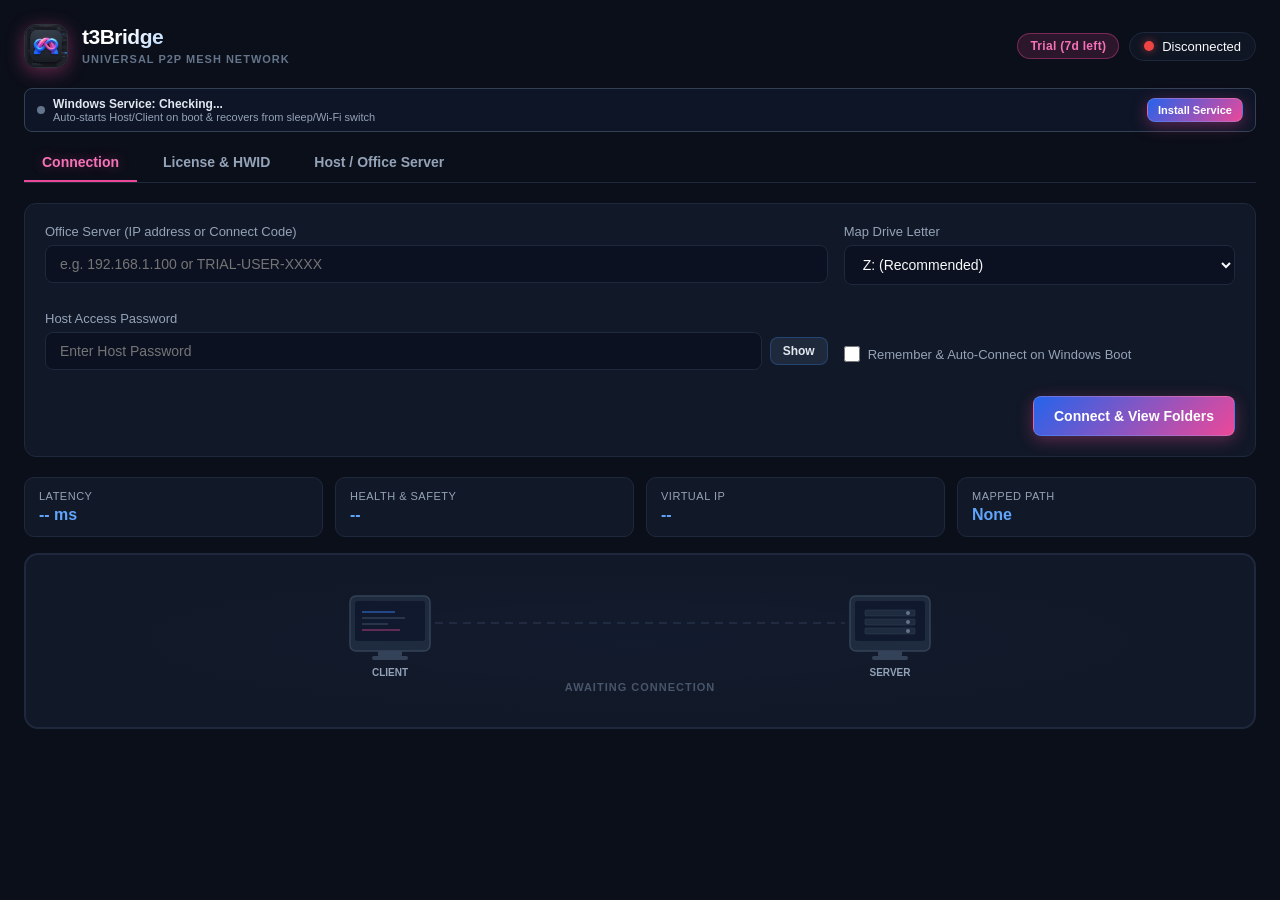
==== commit 2113413d: "feat(p2p): implement boringtun WireGuard direct UDP P2P tunnel, single-socket STUN, TCP MSS clamping" ====
--- a/ui/index.html
+++ b/ui/index.html
@@ -49,6 +49,21 @@
       </div>
     </div>
 
+    <!-- Windows Background Service Status Bar -->
+    <div id="serviceBar" style="display: flex; align-items: center; justify-content: space-between; gap: 10px; background: rgba(15, 23, 42, 0.85); border: 1px solid #334155; border-radius: 8px; padding: 8px 12px; margin-bottom: 12px; font-size: 12px;">
+      <div style="display: flex; align-items: center; gap: 8px; min-width: 0;">
+        <span id="serviceStatusDot" style="width: 8px; height: 8px; border-radius: 50%; background: #64748b; display: inline-block; flex-shrink: 0;"></span>
+        <div style="overflow: hidden; text-overflow: ellipsis;">
+          <strong id="serviceStatusTitle" style="color: #e2e8f0;">Windows Service: Checking...</strong>
+          <div id="serviceLastEvent" style="font-size: 11px; color: #94a3b8;">Auto-starts Host/Client on boot &amp; recovers from sleep/Wi-Fi switch</div>
+        </div>
+      </div>
+      <div style="display: flex; gap: 6px; flex-shrink: 0;">
+        <button type="button" id="btnInstallService" class="btn btn-primary btn-sm" style="padding: 5px 10px; font-size: 11px;">Install Service</button>
+        <button type="button" id="btnUninstallService" class="btn btn-secondary btn-sm" style="display: none; padding: 5px 10px; font-size: 11px;">Uninstall</button>
+      </div>
+    </div>
+
     <!-- Navigation Tabs -->
     <nav class="nav-tabs">
       <button class="tab-btn active" data-tab="tab-connect">Connection</button>
@@ -88,7 +103,7 @@
             <div class="form-group" style="display: flex; align-items: flex-end; padding-bottom: 8px;">
               <label style="display: flex; align-items: center; gap: 8px; cursor: pointer; user-select: none; font-size: 13px; font-weight: 500; color: #94a3b8; margin: 0;">
                 <input type="checkbox" id="chkRememberPassword" style="width: 16px; height: 16px; accent-color: #2563eb; cursor: pointer;" />
-                Remember Server &amp; Password
+                Remember &amp; Auto-Connect on Windows Boot
               </label>
             </div>
           </div>
@@ -306,6 +321,28 @@
             </label>
           </div>
 
+          <div class="toggle-row" style="margin-top: 8px;">
+            <div>
+              <strong>Keep PC Awake while Hosting (Prevent Sleep)</strong>
+              <div class="sub-text">Prevents Windows sleep while Host is active (display can still turn off).</div>
+            </div>
+            <label class="switch">
+              <input type="checkbox" id="togglePreventSleep" checked />
+              <span class="slider"></span>
+            </label>
+          </div>
+
+          <div class="toggle-row" style="margin-top: 8px;">
+            <div>
+              <strong>Auto-Start on Windows Boot</strong>
+              <div class="sub-text">Automatically resumes Host/Client mode after Windows restarts (before login).</div>
+            </div>
+            <label class="switch">
+              <input type="checkbox" id="toggleAutoStart" checked />
+              <span class="slider"></span>
+            </label>
+          </div>
+
           <div class="share-info-box">
             <div class="info-item">
               <span class="info-label">Your Connect Code:</span>
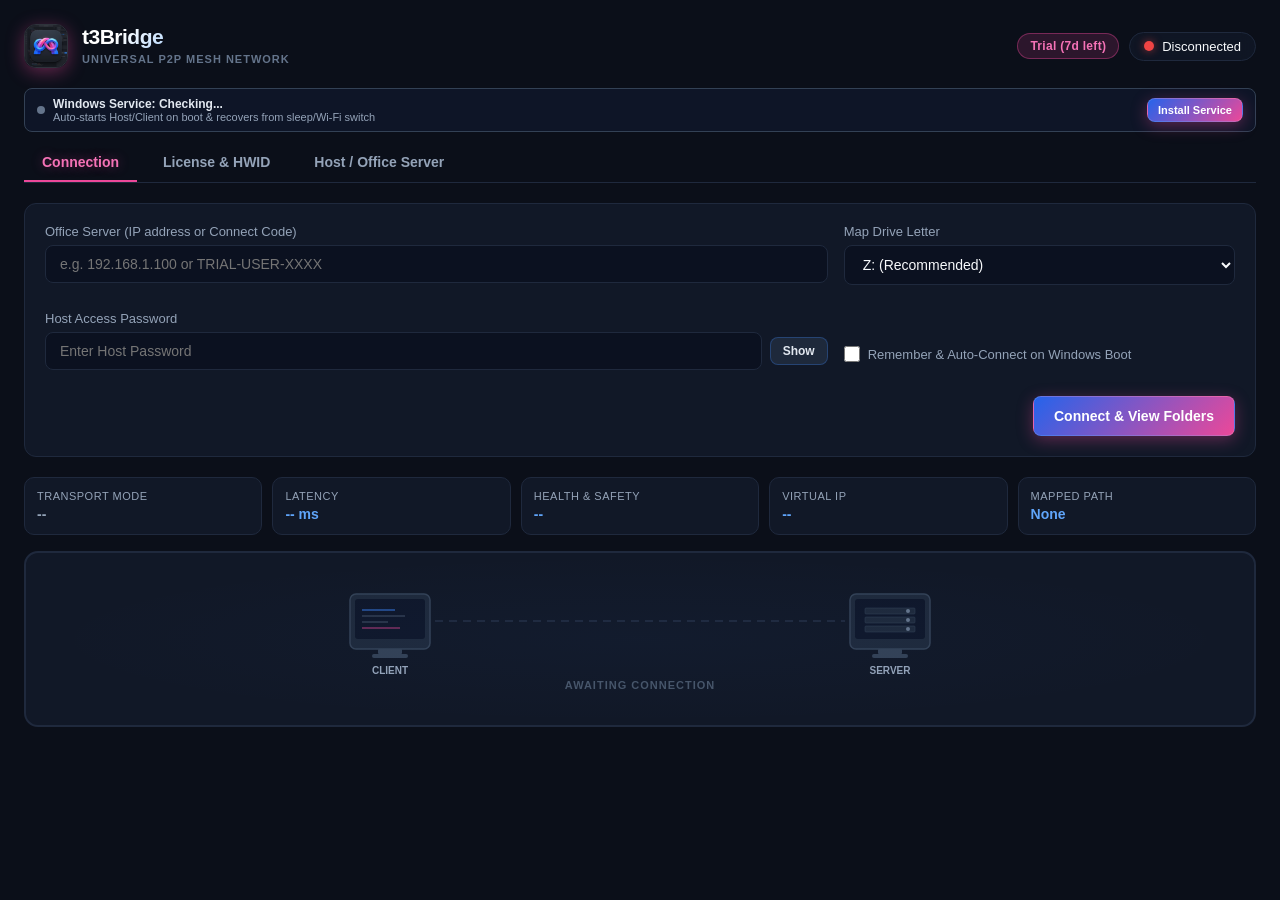
==== commit 3002a263: "perf(tunnel,smb,ui): tune SMB WAN/DBF caching, fix Windows UDP P2P WSAECONNRESET, enable TCP_NODELAY" ====
--- a/ui/index.html
+++ b/ui/index.html
@@ -144,6 +144,10 @@
 
         <!-- Live Metrics Card -->
         <div class="metrics-grid">
+          <div class="metric-card">
+            <span class="metric-label">Transport Mode</span>
+            <span class="metric-value transport-idle" id="metricTransport">--</span>
+          </div>
           <div class="metric-card">
             <span class="metric-label">Latency</span>
             <span class="metric-value" id="metricLatency">-- ms</span>
@@ -372,6 +376,10 @@
               <span class="info-label">Active Branch Nodes:</span>
               <span id="hostActiveNodesBadge" class="badge-secondary">0 / 3 Nodes Connected</span>
             </div>
+            <div class="info-item">
+              <span class="info-label">Active Transport Mode:</span>
+              <span id="hostTransportBadge" class="badge-secondary">Idle (Waiting for Peer)</span>
+            </div>
             <div class="info-item" style="align-items: flex-start; flex-direction: column; gap: 6px;">
               <span class="info-label">📁 Active Shares Available to Clients:</span>
               <div id="hostActiveSharesContainer" style="display: flex; flex-wrap: wrap; gap: 6px; width: 100%;">
--- a/ui/style.css
+++ b/ui/style.css
@@ -433,17 +433,34 @@
 /* Metrics Grid */
 .metrics-grid {
   display: grid;
-  grid-template-columns: repeat(4, 1fr);
-  gap: 12px;
+  grid-template-columns: repeat(5, minmax(0, 1fr));
+  gap: 10px;
 }
 
 .metric-card {
   background-color: var(--card-bg);
   border: 1px solid var(--border-color);
   border-radius: 10px;
-  padding: 12px 14px;
+  padding: 12px 12px;
   display: flex;
   flex-direction: column;
+  min-width: 0;
+}
+
+.transport-p2p {
+  color: #10b981 !important;
+}
+
+.transport-relay {
+  color: #f59e0b !important;
+}
+
+.transport-legacy {
+  color: #f97316 !important;
+}
+
+.transport-idle {
+  color: #94a3b8 !important;
 }
 
 .health-optimal {
@@ -495,9 +512,12 @@
 }
 
 .metric-value {
-  font-size: 16px;
+  font-size: 14px;
   font-weight: 700;
   color: #60a5fa;
+  overflow: hidden;
+  text-overflow: ellipsis;
+  white-space: nowrap;
 }
 
 /* License & HWID */
@@ -617,6 +637,11 @@
 
 .badge-secondary {
   color: #94a3b8;
+  font-weight: 600;
+}
+
+.badge-warning {
+  color: #f59e0b;
   font-weight: 600;
 }
 
